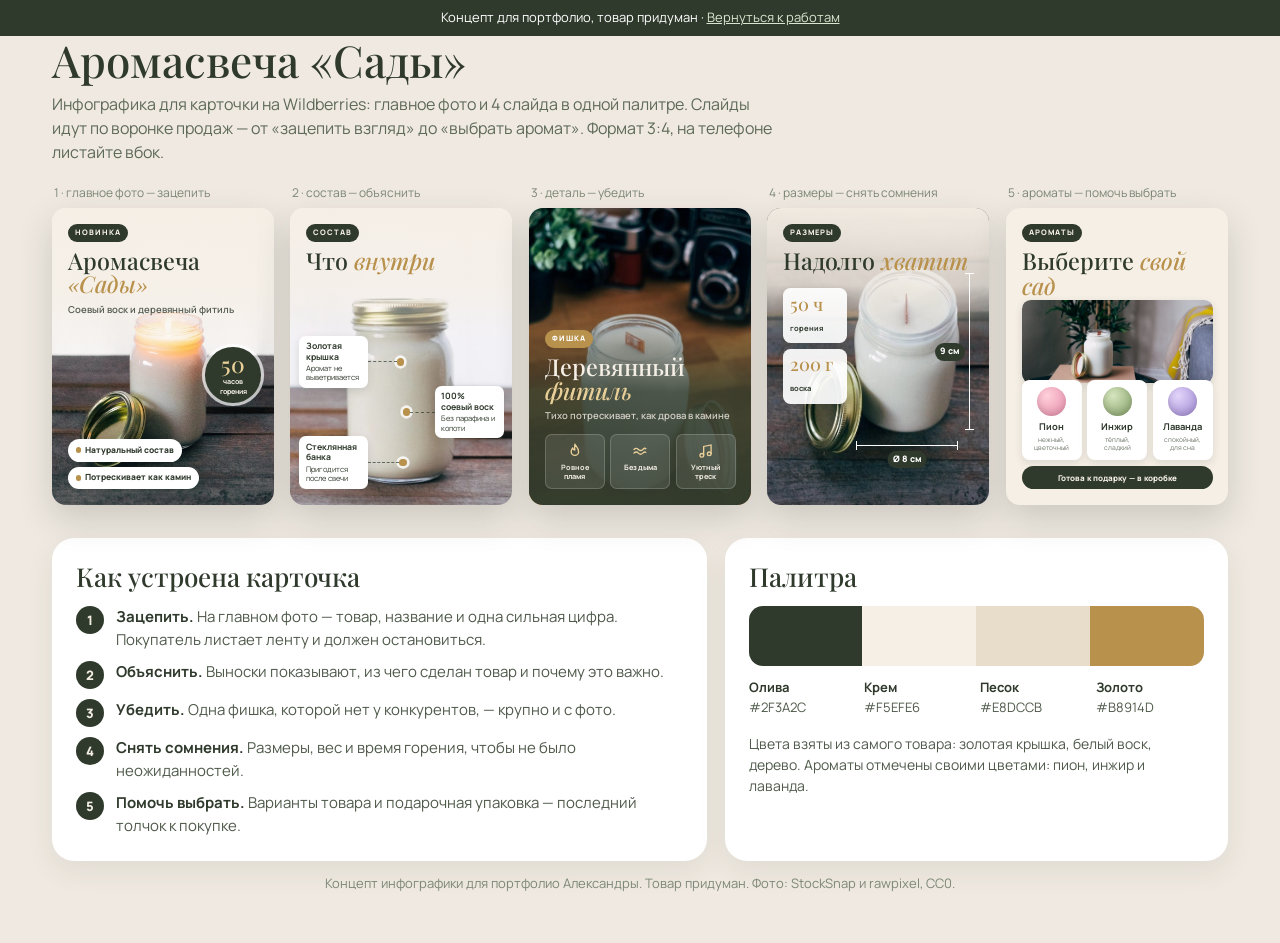
==== works/card.html @ 1913d943 "Portfolio site: packages, works and contact Co-Authored-By: Claude Opus 5.5 <noreply@anthropic.com>" ====
<!doctype html>
<html lang="ru">
<head>
  <meta charset="utf-8">
  <meta name="viewport" content="width=device-width, initial-scale=1">
  <title>Аромасвеча «Сады» — концепт инфографики</title>
  <meta name="robots" content="noindex">
  <link rel="icon" href="../favicon.svg" type="image/svg+xml">
  <style>
    @font-face { font-family: "Playfair Display"; font-style: normal; font-weight: 500; font-display: swap; src: url("../fonts/playfair-display-cyrillic-500-normal.woff2") format("woff2"); unicode-range: U+0400-045F; }
    @font-face { font-family: "Playfair Display"; font-style: normal; font-weight: 500; font-display: swap; src: url("../fonts/playfair-display-latin-500-normal.woff2") format("woff2"); unicode-range: U+0000-00FF, U+2000-206F; }
    @font-face { font-family: "Playfair Display"; font-style: italic; font-weight: 500; font-display: swap; src: url("../fonts/playfair-display-cyrillic-500-italic.woff2") format("woff2"); unicode-range: U+0400-045F; }
    @font-face { font-family: "Manrope"; font-weight: 200 800; font-display: swap; src: url("../fonts/manrope-cyrillic-wght-normal.woff2") format("woff2"); unicode-range: U+0400-045F; }
    @font-face { font-family: "Manrope"; font-weight: 200 800; font-display: swap; src: url("../fonts/manrope-latin-wght-normal.woff2") format("woff2"); unicode-range: U+0000-00FF, U+2000-206F, U+2116; }

    /* One palette for every slide */
    :root {
      --olive: #2f3a2c;
      --cream: #f5efe6;
      --sand: #e8dccb;
      --gold: #b8914d;
      --sage: #9fb18f;
      --peony: #e48aa6;
      --fig: #7f9a62;
      --lav: #9c84d0;
    }
    * { box-sizing: border-box; }
    body { margin: 0; background: #efe9e1; color: var(--olive); font: 16px/1.5 Manrope, system-ui, sans-serif; overflow-x: hidden; }
    .ribbon { background: var(--olive); color: #fff; text-align: center; font-size: 13px; padding: 8px 16px; }
    .ribbon a { color: #d9e6cf; }
    .wrap { max-width: 1240px; margin: 0 auto; padding: 0 20px; }
    .intro { padding: 32px 0 6px; }
    .intro h1 { font: 500 clamp(30px, 7vw, 44px)/1.1 "Playfair Display", Georgia, serif; margin: 0 0 8px; }
    .intro p { margin: 0; color: #5e6a59; max-width: 720px; }

    .slides { display: flex; gap: 16px; overflow-x: auto; scroll-snap-type: x mandatory; padding: 34px 20px 30px; max-width: 1240px; margin: 0 auto; }
    .item { position: relative; flex: 0 0 80%; max-width: 380px; scroll-snap-align: center; }
    .num { position: absolute; top: -24px; left: 2px; font-size: 12px; color: #7d8777; }
    .slide { aspect-ratio: 3 / 4; border-radius: 14px; overflow: hidden; position: relative; container-type: inline-size; box-shadow: 0 14px 34px rgba(47,58,44,.18); background: var(--cream); }

    /* shared pieces */
    .photo { position: absolute; inset: 0; width: 100%; height: 100%; object-fit: cover; }
    .layer { position: absolute; inset: 0; padding: 7cqw; display: flex; flex-direction: column; }
    .kicker { display: inline-block; align-self: flex-start; padding: 1.6cqw 3.4cqw; border-radius: 99px; background: var(--olive); color: var(--cream); font-size: 3.4cqw; font-weight: 800; letter-spacing: .12em; text-transform: uppercase; }
    .t { font: 500 10.5cqw/1.02 "Playfair Display", Georgia, serif; margin: 3cqw 0 0; }
    .t em { font-style: italic; color: var(--gold); }
    .lead { font-size: 4.3cqw; line-height: 1.35; margin: 2.4cqw 0 0; font-weight: 600; opacity: .8; }
    .pill { display: inline-flex; align-items: center; gap: 1.8cqw; padding: 2.2cqw 3.6cqw; border-radius: 99px; background: #fff; font-size: 3.8cqw; font-weight: 800; box-shadow: 0 1.5cqw 4cqw rgba(47,58,44,.12); }
    .pill i { width: 2.6cqw; height: 2.6cqw; border-radius: 50%; background: var(--gold); flex: none; }

    /* 1 · hook */
    .s1 .photo { object-position: 50% 100%; transform: scale(1.18); transform-origin: 50% 85%; }
    .s1 .fade { position: absolute; inset: 0; background: linear-gradient(180deg, rgba(245,239,230,.97) 0%, rgba(245,239,230,.85) 28%, rgba(245,239,230,0) 52%); }
    .s1 .medal {
      position: absolute; right: 6cqw; top: 47%; width: 25cqw; height: 25cqw; border-radius: 50%;
      background: var(--olive); color: var(--cream); display: grid; place-content: center; text-align: center;
      box-shadow: 0 0 0 1.4cqw rgba(255,255,255,.7);
    }
    .s1 .medal b { font: 500 10cqw/1 "Playfair Display", Georgia, serif; color: #e9cf98; }
    .s1 .medal span { font-size: 3.2cqw; font-weight: 700; }
    .s1 .pills { margin-top: auto; display: flex; flex-direction: column; align-items: flex-start; gap: 2.2cqw; }

    /* 2 · what is inside: callouts with lines */
    .s2 .photo { object-position: 50% 70%; transform: scale(1.35); transform-origin: 50% 70%; }
    .s2 .fade { position: absolute; inset: 0; background: linear-gradient(180deg, rgba(245,239,230,.96) 0%, rgba(245,239,230,.75) 27%, rgba(245,239,230,0) 45%); }
    .callout { position: absolute; display: flex; align-items: center; gap: 0; }
    .callout .box { background: #fff; border-radius: 3cqw; padding: 2.4cqw 3cqw; box-shadow: 0 1.5cqw 4cqw rgba(47,58,44,.14); font-size: 3.4cqw; line-height: 1.25; width: 31cqw; }
    .callout .box b { display: block; font-size: 3.9cqw; margin-bottom: .6cqw; }
    .callout .line { height: 0; border-top: .5cqw dashed var(--olive); opacity: .7; }
    .callout .dot { width: 3.4cqw; height: 3.4cqw; border-radius: 50%; background: var(--gold); box-shadow: 0 0 0 1.2cqw rgba(255,255,255,.8); flex: none; }
    .callout.right { flex-direction: row-reverse; }

    /* 3 · the wooden wick */
    .s3 .photo { object-position: 46% 50%; transform: scale(1.25); }
    .s3 .fade { position: absolute; inset: 0; background: linear-gradient(180deg, rgba(47,58,44,0) 30%, rgba(47,58,44,.85) 62%, rgba(47,58,44,.97) 100%); }
    .s3 .layer { color: var(--cream); justify-content: flex-end; }
    .s3 .kicker { background: var(--gold); color: #fff; }
    .s3 .t em { color: #e9cf98; }
    .feats { display: grid; grid-template-columns: repeat(3, 1fr); gap: 2.4cqw; margin-top: 5cqw; }
    .feat { background: rgba(255,255,255,.1); border: .3cqw solid rgba(255,255,255,.18); border-radius: 3cqw; padding: 3cqw 2cqw; text-align: center; font-size: 3.3cqw; line-height: 1.25; font-weight: 700; }
    .feat svg { width: 8cqw; height: 8cqw; display: block; margin: 0 auto 1.6cqw; }

    /* 4 · size and burn time: dimension lines */
    .s4 .photo { object-position: 46% 60%; }
    .s4 .fade { position: absolute; inset: 0; background: linear-gradient(180deg, rgba(245,239,230,.97) 0%, rgba(245,239,230,.8) 26%, rgba(245,239,230,0) 44%); }
    .dim { position: absolute; color: #fff; font-weight: 800; font-size: 4cqw; }
    .dim.v { border-left: .5cqw solid #fff; }
    .dim.v::before, .dim.v::after, .dim.h::before, .dim.h::after { content: ""; position: absolute; background: #fff; }
    .dim.v::before, .dim.v::after { left: -2.2cqw; width: 4cqw; height: .5cqw; }
    .dim.v::before { top: 0; } .dim.v::after { bottom: 0; }
    .dim.v span { position: absolute; top: 50%; right: 2.4cqw; transform: translateY(-50%); background: var(--olive); padding: 1cqw 2.2cqw; border-radius: 99px; white-space: nowrap; }
    .dim.h { border-top: .5cqw solid #fff; }
    .dim.h::before, .dim.h::after { top: -2.2cqw; width: .5cqw; height: 4cqw; }
    .dim.h::before { left: 0; } .dim.h::after { right: 0; }
    .dim.h span { position: absolute; left: 50%; top: 2cqw; transform: translateX(-50%); background: var(--olive); padding: 1cqw 2.2cqw; border-radius: 99px; white-space: nowrap; }
    .s4 .stats { position: absolute; left: 7cqw; top: 27%; width: 29cqw; display: grid; gap: 2.4cqw; }
    .s4 .stat b { font-size: 8cqw; }
    .stat { background: rgba(255,255,255,.92); border-radius: 3.4cqw; padding: 3cqw 3.4cqw; box-shadow: 0 1.5cqw 4cqw rgba(47,58,44,.14); }
    .stat b { display: block; font: 500 9cqw/1 "Playfair Display", Georgia, serif; color: var(--gold); }
    .stat span { font-size: 3.4cqw; font-weight: 700; }

    /* 5 · choose a scent (the palette) */
    .s5 .top { position: absolute; left: 7cqw; right: 7cqw; top: 31%; height: 28%; overflow: hidden; border-radius: 4cqw; box-shadow: 0 1.5cqw 4cqw rgba(47,58,44,.14); }
    .s5 .top .photo { object-position: 50% 58%; }
    .s5 .layer { z-index: 1; }
    .scents { margin-top: auto; display: grid; grid-template-columns: repeat(3, 1fr); gap: 2.4cqw; }
    .scent { background: #fff; border-radius: 3.4cqw; padding: 3cqw 2.4cqw; text-align: center; box-shadow: 0 1.5cqw 4cqw rgba(47,58,44,.12); }
    .scent i { display: block; width: 13cqw; height: 13cqw; border-radius: 50%; margin: 0 auto 2cqw; box-shadow: inset 0 -1.6cqw 3cqw rgba(0,0,0,.12); }
    .scent b { display: block; font-size: 4.2cqw; }
    .scent span { display: block; font-size: 3cqw; line-height: 1.3; color: #6b7466; margin-top: .6cqw; }
    .gift { margin-top: 3cqw; text-align: center; font-size: 3.6cqw; font-weight: 800; background: var(--olive); color: var(--cream); border-radius: 99px; padding: 2.4cqw; }

    /* how the card works */
    .explain { display: grid; gap: 18px; padding: 10px 0 40px; }
    .panel { background: #fff; border-radius: 22px; padding: 24px; box-shadow: 0 10px 28px rgba(47,58,44,.08); }
    .panel h2 { font: 500 26px/1.15 "Playfair Display", Georgia, serif; margin: 0 0 14px; }
    .funnel { list-style: none; padding: 0; margin: 0; display: grid; gap: 10px; counter-reset: f; }
    .funnel li { counter-increment: f; display: flex; gap: 12px; align-items: flex-start; font-size: 15px; color: #4f5a4b; }
    .funnel li::before { content: counter(f); flex: none; width: 28px; height: 28px; border-radius: 50%; display: grid; place-items: center; background: var(--olive); color: var(--cream); font-weight: 800; font-size: 13px; line-height: 1; }
    .funnel b { color: var(--olive); }
    .bar { display: flex; height: 60px; border-radius: 14px; overflow: hidden; margin-bottom: 12px; }
    .bar span { flex: 1; }
    .sw { display: grid; grid-template-columns: repeat(4, 1fr); gap: 8px; font-size: 13px; color: #4f5a4b; }
    .sw b { display: block; color: var(--olive); }
    .foot { text-align: center; color: #7d8777; font-size: 13px; padding: 0 20px 36px; }

    @media (min-width: 1000px) {
      .slides { overflow: visible; display: grid; grid-template-columns: repeat(5, 1fr); padding: 44px 32px 34px; }
      .item { max-width: none; }
      .wrap { padding: 0 32px; }
      .explain { grid-template-columns: 1.3fr 1fr; }
    }
  </style>
</head>
<body>
  <div class="ribbon">Концепт для портфолио, товар придуман · <a href="../index.html">Вернуться к работам</a></div>

  <div class="wrap intro">
    <h1>Аромасвеча «Сады»</h1>
    <p>Инфографика для карточки на Wildberries: главное фото и 4 слайда в одной палитре. Слайды идут по воронке продаж — от «зацепить взгляд» до «выбрать аромат». Формат 3:4, на телефоне листайте вбок.</p>
  </div>

  <div class="slides">
    <!-- 1 · hook -->
    <div class="item"><span class="num">1 · главное фото — зацепить</span><div class="slide s1">
      <img class="photo" src="../img/stock/c-lit.jpg" alt="">
      <div class="fade"></div>
      <div class="medal"><b>50</b><span>часов<br>горения</span></div>
      <div class="layer">
        <span class="kicker">Новинка</span>
        <p class="t">Аромасвеча <em>«Сады»</em></p>
        <p class="lead">Соевый воск и деревянный фитиль</p>
        <div class="pills">
          <span class="pill"><i></i>Натуральный состав</span>
          <span class="pill"><i></i>Потрескивает как камин</span>
        </div>
      </div>
    </div></div>

    <!-- 2 · what is inside -->
    <div class="item"><span class="num">2 · состав — объяснить</span><div class="slide s2">
      <img class="photo" src="../img/stock/c-jar.jpg" alt="">
      <div class="fade"></div>
      <div class="layer">
        <span class="kicker">Состав</span>
        <p class="t">Что <em>внутри</em></p>
      </div>
      <div class="callout" style="left:4cqw; top:43%"><div class="box"><b>Золотая крышка</b>Аромат не выветривается</div><div class="line" style="width:13cqw"></div><div class="dot"></div></div>
      <div class="callout right" style="right:4cqw; top:60%"><div class="box"><b>100% соевый воск</b>Без парафина и копоти</div><div class="line" style="width:11cqw"></div><div class="dot"></div></div>
      <div class="callout" style="left:4cqw; top:77%"><div class="box"><b>Стеклянная банка</b>Пригодится после свечи</div><div class="line" style="width:14cqw"></div><div class="dot"></div></div>
    </div></div>

    <!-- 3 · the detail that convinces -->
    <div class="item"><span class="num">3 · деталь — убедить</span><div class="slide s3">
      <img class="photo" src="../img/stock/c-wick.jpg" alt="">
      <div class="fade"></div>
      <div class="layer">
        <span class="kicker">Фишка</span>
        <p class="t">Деревянный <em>фитиль</em></p>
        <p class="lead">Тихо потрескивает, как дрова в камине</p>
        <div class="feats">
          <div class="feat"><svg viewBox="0 0 24 24" fill="none" stroke="#e9cf98" stroke-width="1.8" stroke-linecap="round" stroke-linejoin="round"><path d="M12 3c3 4 5 6 5 10a5 5 0 0 1-10 0c0-2 1-3.5 2-5 .5 1.5 1.5 2.5 3 3-1-3 0-6 0-8Z"/></svg>Ровное пламя</div>
          <div class="feat"><svg viewBox="0 0 24 24" fill="none" stroke="#e9cf98" stroke-width="1.8" stroke-linecap="round"><path d="M4 15c2-2 4-2 6 0s4 2 6 0 3-2 4-1"/><path d="M4 10c2-2 4-2 6 0s4 2 6 0 3-2 4-1"/></svg>Без дыма</div>
          <div class="feat"><svg viewBox="0 0 24 24" fill="none" stroke="#e9cf98" stroke-width="1.8" stroke-linecap="round"><path d="M9 18V6l10-2v12"/><circle cx="6.5" cy="18" r="2.5"/><circle cx="16.5" cy="16" r="2.5"/></svg>Уютный треск</div>
        </div>
      </div>
    </div></div>

    <!-- 4 · size and burn time -->
    <div class="item"><span class="num">4 · размеры — снять сомнения</span><div class="slide s4">
      <img class="photo" src="../img/stock/c-lid.jpg" alt="">
      <div class="fade"></div>
            <div class="dim v" style="left:91cqw; top:22%; height:53%"><span>9 см</span></div>
      <div class="dim h" style="left:40cqw; top:80%; width:46cqw"><span>Ø 8 см</span></div>
      <div class="layer">
        <span class="kicker">Размеры</span>
        <p class="t">Надолго <em>хватит</em></p>
        <div class="stats">
          <div class="stat"><b>50 ч</b><span>горения</span></div>
          <div class="stat"><b>200 г</b><span>воска</span></div>
        </div>
      </div>
    </div></div>

    <!-- 5 · choose a scent -->
    <div class="item"><span class="num">5 · ароматы — помочь выбрать</span><div class="slide s5">
      <div class="top"><img class="photo" src="../img/stock/c-home.jpg" alt=""></div>
      <div class="layer">
        <span class="kicker">Ароматы</span>
        <p class="t">Выберите <em>свой сад</em></p>
        <div class="scents">
          <div class="scent"><i style="background:radial-gradient(circle at 35% 30%,#ffd0dc,var(--peony))"></i><b>Пион</b><span>нежный, цветочный</span></div>
          <div class="scent"><i style="background:radial-gradient(circle at 35% 30%,#d6e6bf,var(--fig))"></i><b>Инжир</b><span>тёплый, сладкий</span></div>
          <div class="scent"><i style="background:radial-gradient(circle at 35% 30%,#e2d6fa,var(--lav))"></i><b>Лаванда</b><span>спокойный, для сна</span></div>
        </div>
        <div class="gift">Готова к подарку — в коробке</div>
      </div>
    </div></div>
  </div>

  <div class="wrap explain">
    <div class="panel">
      <h2>Как устроена карточка</h2>
      <ol class="funnel">
        <li><span><b>Зацепить.</b> На главном фото — товар, название и одна сильная цифра. Покупатель листает ленту и должен остановиться.</span></li>
        <li><span><b>Объяснить.</b> Выноски показывают, из чего сделан товар и почему это важно.</span></li>
        <li><span><b>Убедить.</b> Одна фишка, которой нет у конкурентов, — крупно и с фото.</span></li>
        <li><span><b>Снять сомнения.</b> Размеры, вес и время горения, чтобы не было неожиданностей.</span></li>
        <li><span><b>Помочь выбрать.</b> Варианты товара и подарочная упаковка — последний толчок к покупке.</span></li>
      </ol>
    </div>
    <div class="panel">
      <h2>Палитра</h2>
      <div class="bar"><span style="background:var(--olive)"></span><span style="background:var(--cream)"></span><span style="background:var(--sand)"></span><span style="background:var(--gold)"></span></div>
      <div class="sw">
        <span><b>Олива</b>#2F3A2C</span><span><b>Крем</b>#F5EFE6</span><span><b>Песок</b>#E8DCCB</span><span><b>Золото</b>#B8914D</span>
      </div>
      <p style="margin:16px 0 0;font-size:14px;color:#4f5a4b">Цвета взяты из самого товара: золотая крышка, белый воск, дерево. Ароматы отмечены своими цветами: пион, инжир и лаванда.</p>
    </div>
  </div>

  <p class="foot">Концепт инфографики для портфолио Александры. Товар придуман. Фото: StockSnap и rawpixel, CC0.</p>
</body>
</html>
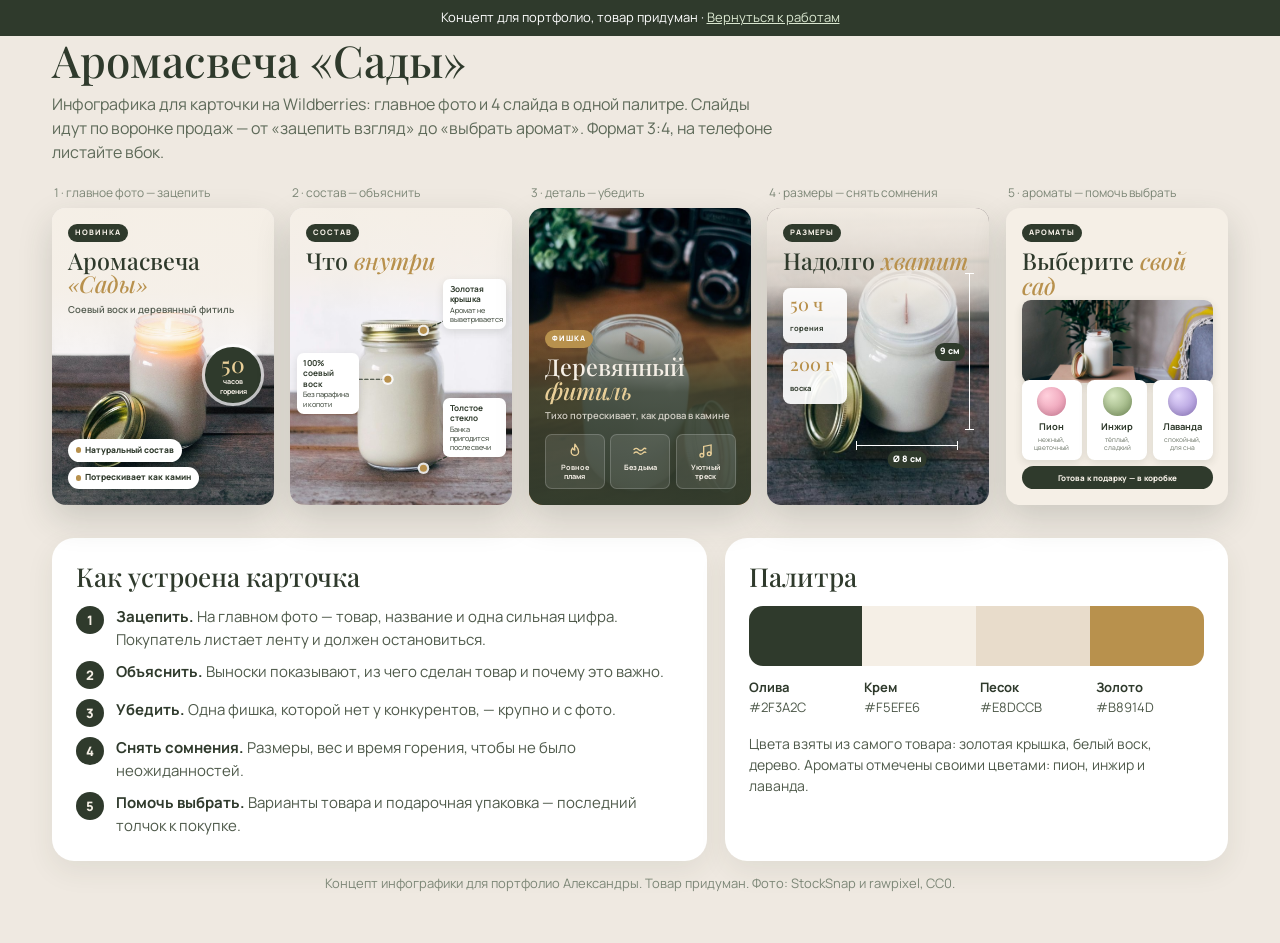
==== commit 570dd9f7: "Point callouts at the jar parts and rename the salon concept A real salon with the old name exists i" ====
--- a/works/card.html
+++ b/works/card.html
@@ -61,14 +61,15 @@
     .s1 .pills { margin-top: auto; display: flex; flex-direction: column; align-items: flex-start; gap: 2.2cqw; }
 
     /* 2 · what is inside: callouts with lines */
-    .s2 .photo { object-position: 50% 70%; transform: scale(1.35); transform-origin: 50% 70%; }
-    .s2 .fade { position: absolute; inset: 0; background: linear-gradient(180deg, rgba(245,239,230,.96) 0%, rgba(245,239,230,.75) 27%, rgba(245,239,230,0) 45%); }
-    .callout { position: absolute; display: flex; align-items: center; gap: 0; }
-    .callout .box { background: #fff; border-radius: 3cqw; padding: 2.4cqw 3cqw; box-shadow: 0 1.5cqw 4cqw rgba(47,58,44,.14); font-size: 3.4cqw; line-height: 1.25; width: 31cqw; }
-    .callout .box b { display: block; font-size: 3.9cqw; margin-bottom: .6cqw; }
-    .callout .line { height: 0; border-top: .5cqw dashed var(--olive); opacity: .7; }
-    .callout .dot { width: 3.4cqw; height: 3.4cqw; border-radius: 50%; background: var(--gold); box-shadow: 0 0 0 1.2cqw rgba(255,255,255,.8); flex: none; }
-    .callout.right { flex-direction: row-reverse; }
+    .s2 .photo { object-position: 50% 70%; transform: scale(1.1); transform-origin: 50% 70%; }
+    .s2 .fade { position: absolute; inset: 0; background: linear-gradient(180deg, rgba(245,239,230,.96) 0%, rgba(245,239,230,.75) 22%, rgba(245,239,230,0) 36%); }
+    /* Lines are drawn on the slide itself, so each dot sits exactly on its part of the jar */
+    .leaders { position: absolute; inset: 0; width: 100%; height: 100%; z-index: 1; }
+    .leaders path { fill: none; stroke: var(--olive); stroke-width: .55; stroke-dasharray: 1.5 1.1; stroke-linecap: round; }
+    .leaders .halo { fill: rgba(255,255,255,.85); }
+    .leaders .dot { fill: var(--gold); }
+    .callout { position: absolute; z-index: 2; background: #fff; border-radius: 3cqw; padding: 2.2cqw 2.8cqw; box-shadow: 0 1.5cqw 4cqw rgba(47,58,44,.14); font-size: 3.3cqw; line-height: 1.25; width: 28cqw; }
+    .callout b { display: block; font-size: 3.7cqw; margin-bottom: .6cqw; }
 
     /* 3 · the wooden wick */
     .s3 .photo { object-position: 46% 50%; transform: scale(1.25); }
@@ -165,9 +166,14 @@
         <span class="kicker">Состав</span>
         <p class="t">Что <em>внутри</em></p>
       </div>
-      <div class="callout" style="left:4cqw; top:43%"><div class="box"><b>Золотая крышка</b>Аромат не выветривается</div><div class="line" style="width:13cqw"></div><div class="dot"></div></div>
-      <div class="callout right" style="right:4cqw; top:60%"><div class="box"><b>100% соевый воск</b>Без парафина и копоти</div><div class="line" style="width:11cqw"></div><div class="dot"></div></div>
-      <div class="callout" style="left:4cqw; top:77%"><div class="box"><b>Стеклянная банка</b>Пригодится после свечи</div><div class="line" style="width:14cqw"></div><div class="dot"></div></div>
+      <svg class="leaders" viewBox="0 0 100 133.33" aria-hidden="true">
+        <path d="M82 45 L60 55"/><circle class="halo" cx="60" cy="55" r="2.6"/><circle class="dot" cx="60" cy="55" r="1.6"/>
+        <path d="M31 77 L44 77"/><circle class="halo" cx="44" cy="77" r="2.6"/><circle class="dot" cx="44" cy="77" r="1.6"/>
+        <path d="M82 106 L60 117"/><circle class="halo" cx="60" cy="117" r="2.6"/><circle class="dot" cx="60" cy="117" r="1.6"/>
+      </svg>
+      <div class="callout" style="right:3cqw; top:24%"><b>Золотая крышка</b>Аромат не выветривается</div>
+      <div class="callout" style="left:3cqw; top:49%"><b>100% соевый воск</b>Без парафина и копоти</div>
+      <div class="callout" style="right:3cqw; top:64%"><b>Толстое стекло</b>Банка пригодится после свечи</div>
     </div></div>
 
     <!-- 3 · the detail that convinces -->
